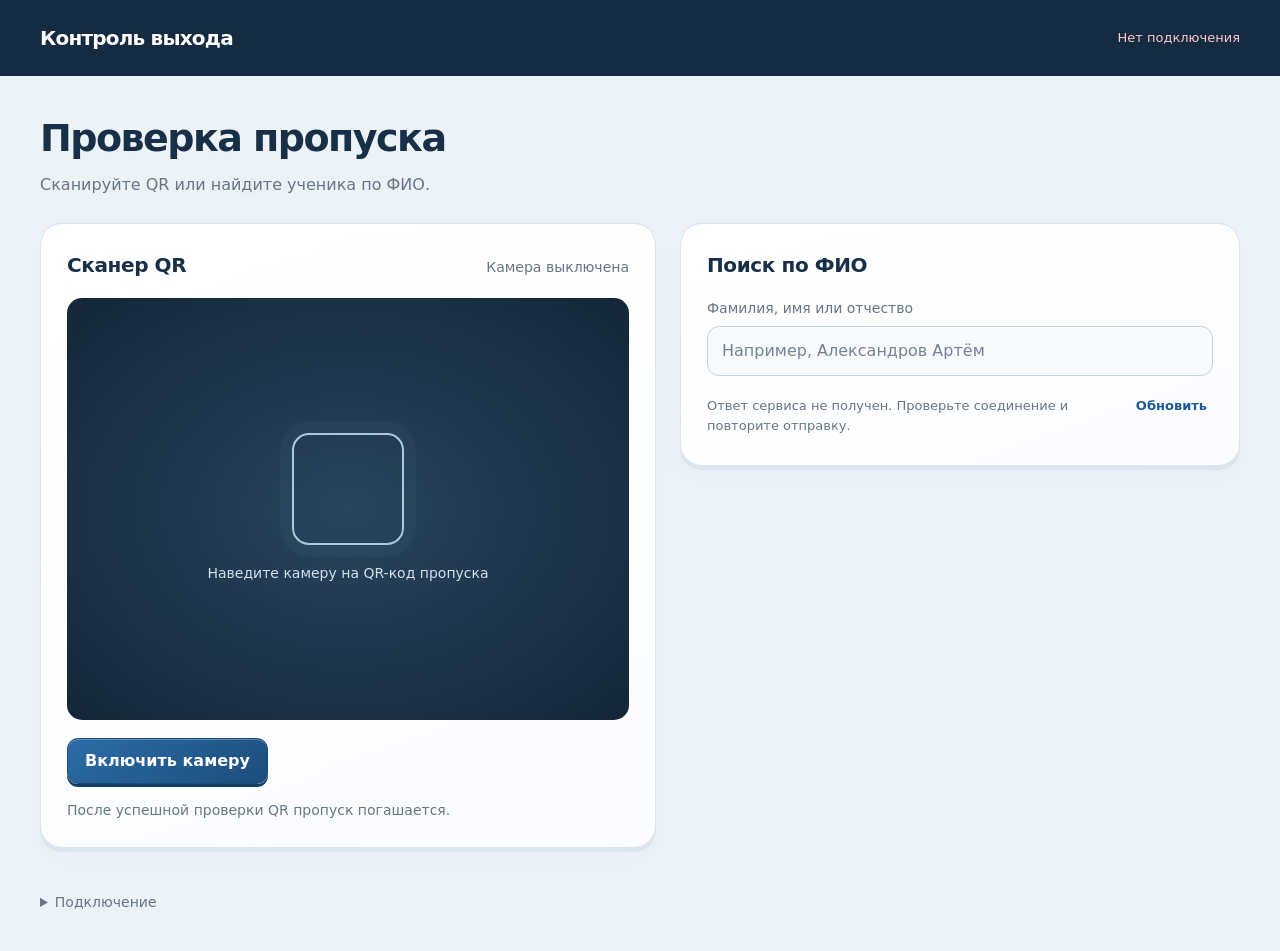
==== index.html @ c4478635 "Build QR_reader camera scanner and manual exit verification site" ====
<!doctype html>
<html lang="ru">
<head>
  <meta charset="utf-8">
  <meta name="viewport" content="width=device-width, initial-scale=1">
  <meta name="theme-color" content="#152b42">
  <title>Контроль выхода · Проверка пропусков</title>
  <link rel="stylesheet" href="reader/style.css">
  <script src="vendor/jsQR-1.4.0.js" defer></script>
  <script src="reader/app.js" defer></script>
</head>
<body>
  <header class="topbar">
    <a class="brand" href="./">Контроль выхода</a>
    <span id="connection-status" class="connection" role="status">Подключаем таблицу…</span>
  </header>
  <main>
    <div class="page-heading">
      <h1>Проверка пропуска</h1>
      <p>Сканируйте QR или найдите ученика по ФИО.</p>
    </div>
    <div class="workspace">
      <section class="panel scanner-panel" aria-labelledby="scanner-heading">
        <div class="panel-heading">
          <h2 id="scanner-heading">Сканер QR</h2>
          <span id="camera-state" class="muted">Камера выключена</span>
        </div>
        <div class="viewfinder">
          <video id="camera" playsinline muted autoplay hidden aria-label="Изображение с камеры"></video>
          <div id="camera-placeholder"><div class="scan-frame" aria-hidden="true"></div><p>Наведите камеру на QR-код пропуска</p></div>
          <canvas id="scan-canvas" hidden></canvas>
        </div>
        <p id="camera-error" class="error-text" role="alert" hidden></p>
        <div class="actions">
          <button id="start-camera" class="primary" type="button">Включить камеру</button>
          <button id="stop-camera" type="button" hidden>Остановить камеру</button>
        </div>
        <p class="hint">После успешной проверки QR пропуск погашается.</p>
        <section id="result" class="result" aria-live="polite" hidden>
          <h2 id="result-title" tabindex="-1"></h2>
          <div id="result-body"></div>
          <div class="actions">
            <button id="retry-consume" type="button" hidden>Повторить отправку</button>
            <button id="next-scan" type="button" hidden>Сканировать следующий</button>
          </div>
        </section>
      </section>
      <section class="panel search-panel" aria-labelledby="search-heading">
        <h2 id="search-heading">Поиск по ФИО</h2>
        <label for="name-query" class="muted">Фамилия, имя или отчество</label>
        <input id="name-query" type="search" autocomplete="off" placeholder="Например, Александров Артём" maxlength="200">
        <div class="search-status">
          <p id="search-status" role="status">Загружаем действующие пропуска…</p>
          <button id="refresh-search" class="text-button" type="button">Обновить</button>
        </div>
        <div id="search-results" class="search-results"></div>
      </section>
    </div>
    <details class="settings">
      <summary>Подключение</summary>
      <form id="settings-form">
        <label for="endpoint">Адрес Google Apps Script</label>
        <input id="endpoint" type="url" required spellcheck="false">
        <button type="submit">Подключить</button>
      </form>
      <a href="https://github.com/ivangusarov386-lab/---/blob/QR_reader/reader/README.md" target="_blank" rel="noopener">Настройка обработчика и запуск сайта</a>
    </details>
  </main>
  <dialog id="manual-dialog" aria-labelledby="manual-title">
    <h2 id="manual-title">Подтвердить выход</h2>
    <div id="manual-details"></div>
    <p class="hint">После подтверждения пропуск будет погашен.</p>
    <div class="actions">
      <button id="confirm-manual" class="primary" type="button">Погасить пропуск</button>
      <button id="cancel-manual" type="button">Отмена</button>
    </div>
  </dialog>
</body>
</html>
---- reader/style.css ----
:root {
  color-scheme: light;
  --ink: #183047;
  --muted: #657688;
  --line: #dce4ec;
  --accent: #1c5c96;
  --success: #146445;
  --danger: #a93238;
}
* { box-sizing: border-box; }
body { margin: 0; font: 16px/1.5 system-ui, sans-serif; color: var(--ink); background: #edf2f7; }
button, input { font: inherit; }
button, a { -webkit-tap-highlight-color: transparent; }
button { min-height: 44px; padding: 10px 17px; border: 1px solid #c9d7e5; border-radius: 11px; background: white; color: var(--ink); font-weight: 600; cursor: pointer; }
button:disabled { cursor: wait; opacity: .55; }
button.primary { color: white; background: linear-gradient(145deg, #2c6da7, #1b4d7b); border-color: #1b4d7b; box-shadow: inset 0 1px #ffffff44, 0 3px 0 #153d62; }
button:active:not(:disabled) { transform: translateY(1px); }
:focus-visible { outline: 3px solid #4a8ec6; outline-offset: 4px; }
a { color: var(--accent); }
.topbar { min-height: 76px; display: flex; align-items: center; justify-content: space-between; gap: 12px; padding: 16px max(24px, calc((100% - 1200px)/2)); background: #152b42; color: white; }
.brand { color: white; text-decoration: none; font-size: 20px; font-weight: 700; letter-spacing: -.04em; }
.connection { font-size: 13px; color: #c9d8e5; text-align: right; }
.connection[data-state="error"] { color: #ffc7c7; }
main { width: min(1200px, calc(100% - 48px)); margin: 34px auto 24px; }
h1, h2, h3, p { margin-top: 0; }
h1 { margin-bottom: 6px; font-size: clamp(28px, 4vw, 38px); letter-spacing: -.04em; }
h2 { margin-bottom: 18px; font-size: 20px; letter-spacing: -.02em; }
.page-heading { margin-bottom: 26px; }
.page-heading p { color: var(--muted); margin-bottom: 0; }
.workspace { display: grid; grid-template-columns: 1.1fr 1fr; gap: 24px; align-items: start; }
.panel { padding: 26px; border: 1px solid var(--line); border-radius: 22px; background: linear-gradient(160deg, white, #fbfcfe); box-shadow: inset 0 1px white, 0 4px 0 #dbe5ef, 0 12px 30px #18304708; }
.panel-heading { display: flex; justify-content: space-between; align-items: baseline; gap: 10px; }
.muted, .hint { color: var(--muted); font-size: 14px; }
label { display: block; margin-bottom: 7px; }
.viewfinder { position: relative; display: grid; place-items: center; min-height: 310px; aspect-ratio: 4/3; overflow: hidden; border-radius: 15px; background: radial-gradient(ellipse at center, #29455f, #142638); color: #d4e0eb; }
#camera-placeholder { display: grid; justify-items: center; padding: 20px; text-align: center; }
#camera-placeholder p { font-size: 14px; margin: 18px 0 0; }
.scan-frame { width: 112px; height: 112px; border: 2px solid #aac9df; border-radius: 17px; box-shadow: 0 0 0 12px #accce708; }
video { width: 100%; height: 100%; position: absolute; object-fit: cover; }
.actions { display: flex; gap: 10px; flex-wrap: wrap; margin-top: 18px; }
.hint { margin: 16px 0 0; }
.error-text { margin-top: 14px; color: var(--danger); }
input { width: 100%; min-height: 48px; padding: 12px 14px; border: 1px solid #c4d2df; border-radius: 12px; background: #f8fafd; color: var(--ink); }
input::placeholder { color: #718295; }
.search-status { display: flex; align-items: baseline; justify-content: space-between; gap: 10px; margin: 8px 0 4px; }
.search-status p { font-size: 13px; color: var(--muted); margin: 0; }
.text-button { padding-inline: 6px; border: 0; background: transparent; font-size: 13px; color: var(--accent); }
.search-results { max-height: 560px; overflow-y: auto; }
.person { display: flex; align-items: center; justify-content: space-between; gap: 16px; width: 100%; text-align: left; border: 0; border-top: 1px solid #e5ebf1; border-radius: 0; padding: 17px 0; background: transparent; font-weight: 400; }
.person strong { display: block; font-size: 16px; font-weight: 650; }
.person small { display: block; margin-top: 4px; color: var(--muted); font-size: 13px; }
.person .exit-time { flex-shrink: 0; font-weight: 700; color: var(--accent); font-size: 19px; text-align: right; }
.person .exit-time small { font-weight: 400; font-size: 12px; }
.empty { padding: 30px 0; color: var(--muted); }
.result { margin-top: 24px; padding: 20px; border: 1px solid #cddbe8; border-radius: 15px; background: #edf4fa; overflow-wrap: anywhere; }
.result h2 { margin-bottom: 12px; }
.result[data-state="success"] { background: #e9f6ee; border-color: #aed2bb; color: var(--success); }
.result[data-state="error"] { background: #fdf0ee; border-color: #e4b8b4; color: var(--danger); }
.result p:last-child { margin-bottom: 0; }
.result-name { font-size: 22px; font-weight: 700; margin-bottom: 4px; }
.result-detail { color: var(--ink); }
.settings { margin-top: 30px; color: var(--muted); font-size: 14px; }
.settings summary { cursor: pointer; padding-block: 14px; }
.settings form { display: grid; gap: 10px; max-width: 800px; padding-bottom: 16px; }
.settings button { justify-self: start; }
dialog { width: min(440px, calc(100% - 32px)); border: 1px solid #cddbe8; border-radius: 22px; padding: 28px; color: var(--ink); box-shadow: 0 24px 80px #14263844; }
dialog::backdrop { background: #14263888; }
[hidden] { display: none !important; }
@media (hover: hover) { button:hover:not(:disabled) { filter: brightness(.98); } .person:hover:not(:disabled) { background: #f1f6fb; } }
@media (max-width: 800px) { .workspace { grid-template-columns: 1fr; } .viewfinder { max-height: 360px; min-height: 240px; } }
@media (max-width: 480px) { .topbar { padding: 16px; } .brand { font-size: 17px; } .connection { max-width: 135px; font-size: 12px; } main { width: calc(100% - 24px); margin-top: 24px; } .panel { padding: 20px; border-radius: 18px; } .panel-heading { display: block; margin-bottom: 14px; } .panel-heading h2 { margin-bottom: 4px; } .person { gap: 10px; } .viewfinder { min-height: 220px; } }
.person > span:first-child { min-width: 0; overflow-wrap: anywhere; }
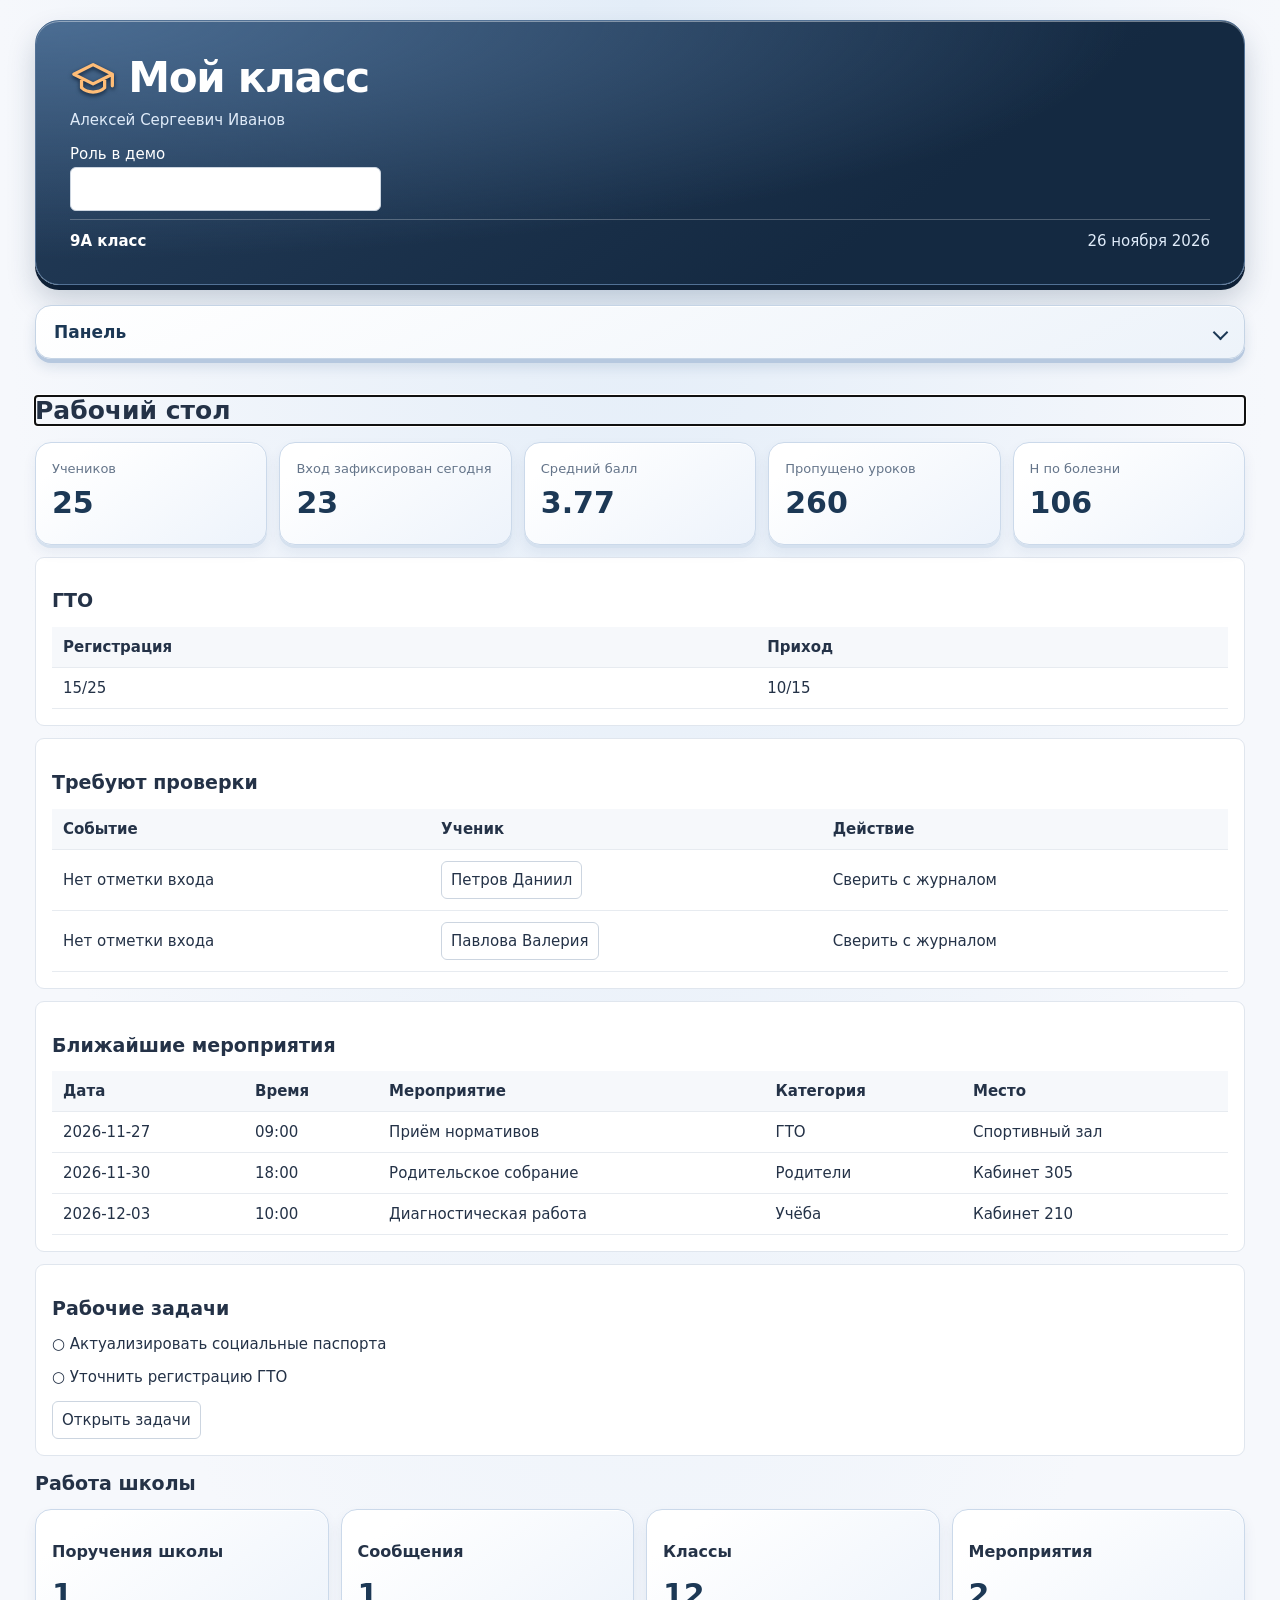
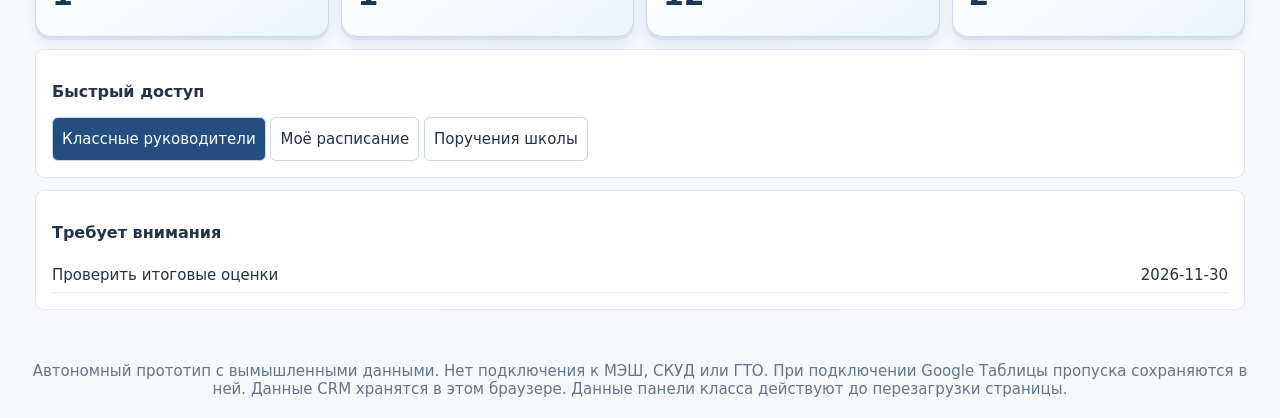
==== commit e9d5e656: "Keep teacher panel as shared base and add school sections to its menu" ====
--- a/index.html
+++ b/index.html
@@ -3,77 +3,10 @@
 <head>
   <meta charset="utf-8">
   <meta name="viewport" content="width=device-width, initial-scale=1">
-  <meta name="theme-color" content="#152b42">
-  <title>Контроль выхода · Проверка пропусков</title>
-  <link rel="stylesheet" href="reader/style.css">
-  <script src="vendor/jsQR-1.4.0.js" defer></script>
-  <script src="reader/app.js" defer></script>
+  <meta http-equiv="refresh" content="0; url=classroom-demo.html">
+  <title>Панель учителя</title>
 </head>
 <body>
-  <header class="topbar">
-    <a class="brand" href="./">Контроль выхода</a>
-    <span id="connection-status" class="connection" role="status">Подключаем таблицу…</span>
-  </header>
-  <main>
-    <div class="page-heading">
-      <h1>Проверка пропуска</h1>
-      <p>Сканируйте QR или найдите ученика по ФИО.</p>
-    </div>
-    <div class="workspace">
-      <section class="panel scanner-panel" aria-labelledby="scanner-heading">
-        <div class="panel-heading">
-          <h2 id="scanner-heading">Сканер QR</h2>
-          <span id="camera-state" class="muted">Камера выключена</span>
-        </div>
-        <div class="viewfinder">
-          <video id="camera" playsinline muted autoplay hidden aria-label="Изображение с камеры"></video>
-          <div id="camera-placeholder"><div class="scan-frame" aria-hidden="true"></div><p>Наведите камеру на QR-код пропуска</p></div>
-          <canvas id="scan-canvas" hidden></canvas>
-        </div>
-        <p id="camera-error" class="error-text" role="alert" hidden></p>
-        <div class="actions">
-          <button id="start-camera" class="primary" type="button">Включить камеру</button>
-          <button id="stop-camera" type="button" hidden>Остановить камеру</button>
-        </div>
-        <p class="hint">После успешной проверки QR пропуск погашается.</p>
-        <section id="result" class="result" aria-live="polite" hidden>
-          <h2 id="result-title" tabindex="-1"></h2>
-          <div id="result-body"></div>
-          <div class="actions">
-            <button id="retry-consume" type="button" hidden>Повторить отправку</button>
-            <button id="next-scan" type="button" hidden>Сканировать следующий</button>
-          </div>
-        </section>
-      </section>
-      <section class="panel search-panel" aria-labelledby="search-heading">
-        <h2 id="search-heading">Поиск по ФИО</h2>
-        <label for="name-query" class="muted">Фамилия, имя или отчество</label>
-        <input id="name-query" type="search" autocomplete="off" placeholder="Например, Александров Артём" maxlength="200">
-        <div class="search-status">
-          <p id="search-status" role="status">Загружаем действующие пропуска…</p>
-          <button id="refresh-search" class="text-button" type="button">Обновить</button>
-        </div>
-        <div id="search-results" class="search-results"></div>
-      </section>
-    </div>
-    <details class="settings">
-      <summary>Подключение</summary>
-      <form id="settings-form">
-        <label for="endpoint">Адрес Google Apps Script</label>
-        <input id="endpoint" type="url" required spellcheck="false">
-        <button type="submit">Подключить</button>
-      </form>
-      <a href="https://github.com/ivangusarov386-lab/---/blob/QR_reader/reader/README.md" target="_blank" rel="noopener">Настройка обработчика и запуск сайта</a>
-    </details>
-  </main>
-  <dialog id="manual-dialog" aria-labelledby="manual-title">
-    <h2 id="manual-title">Подтвердить выход</h2>
-    <div id="manual-details"></div>
-    <p class="hint">После подтверждения пропуск будет погашен.</p>
-    <div class="actions">
-      <button id="confirm-manual" class="primary" type="button">Погасить пропуск</button>
-      <button id="cancel-manual" type="button">Отмена</button>
-    </div>
-  </dialog>
+  <p><a href="classroom-demo.html">Открыть панель учителя</a></p>
 </body>
 </html>
